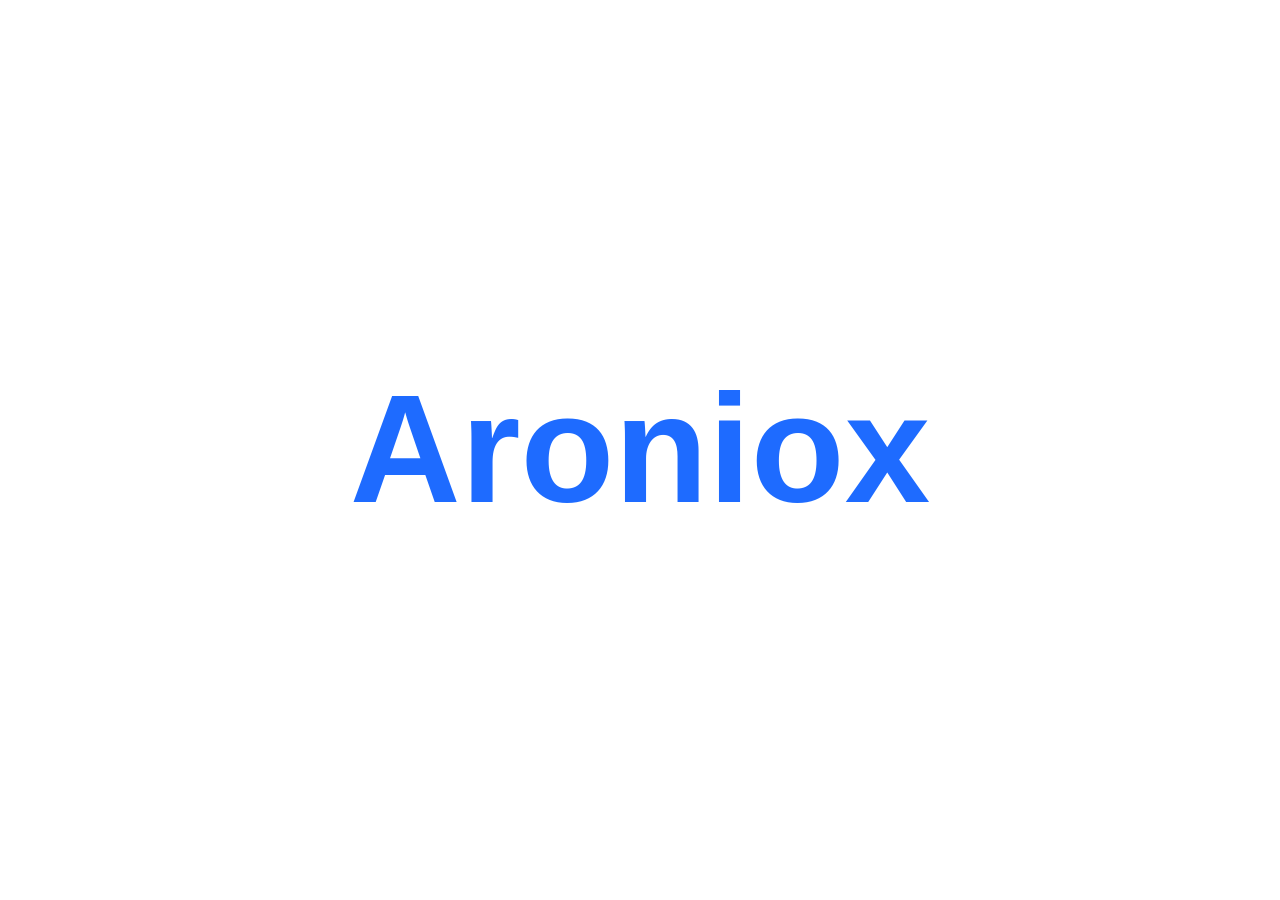
==== index.html @ 43e4fa5e "Update and rename index.html.html to index.html" ====
<!DOCTYPE html>
<html lang="en">
<head>
    <meta charset="UTF-8">
    <title>Aroniox</title>
    <meta name="viewport" content="width=device-width, initial-scale=1.0">
    <style>
        html, body {
            margin: 0;
            padding: 0;
            width: 100%;
            height: 100%;
        }

        body {
            display: flex;
            align-items: center;
            justify-content: center;
            background-color: #ffffff;
            font-family: Arial, Helvetica, sans-serif;
        }

        h1 {
            font-size: clamp(4rem, 12vw, 10rem);
            color: #1e6bff;
            margin: 0;
            line-height: 1;
            text-align: center;
        }
    </style>
</head>
<body>
    <h1>Aroniox</h1>
</body>
</html>
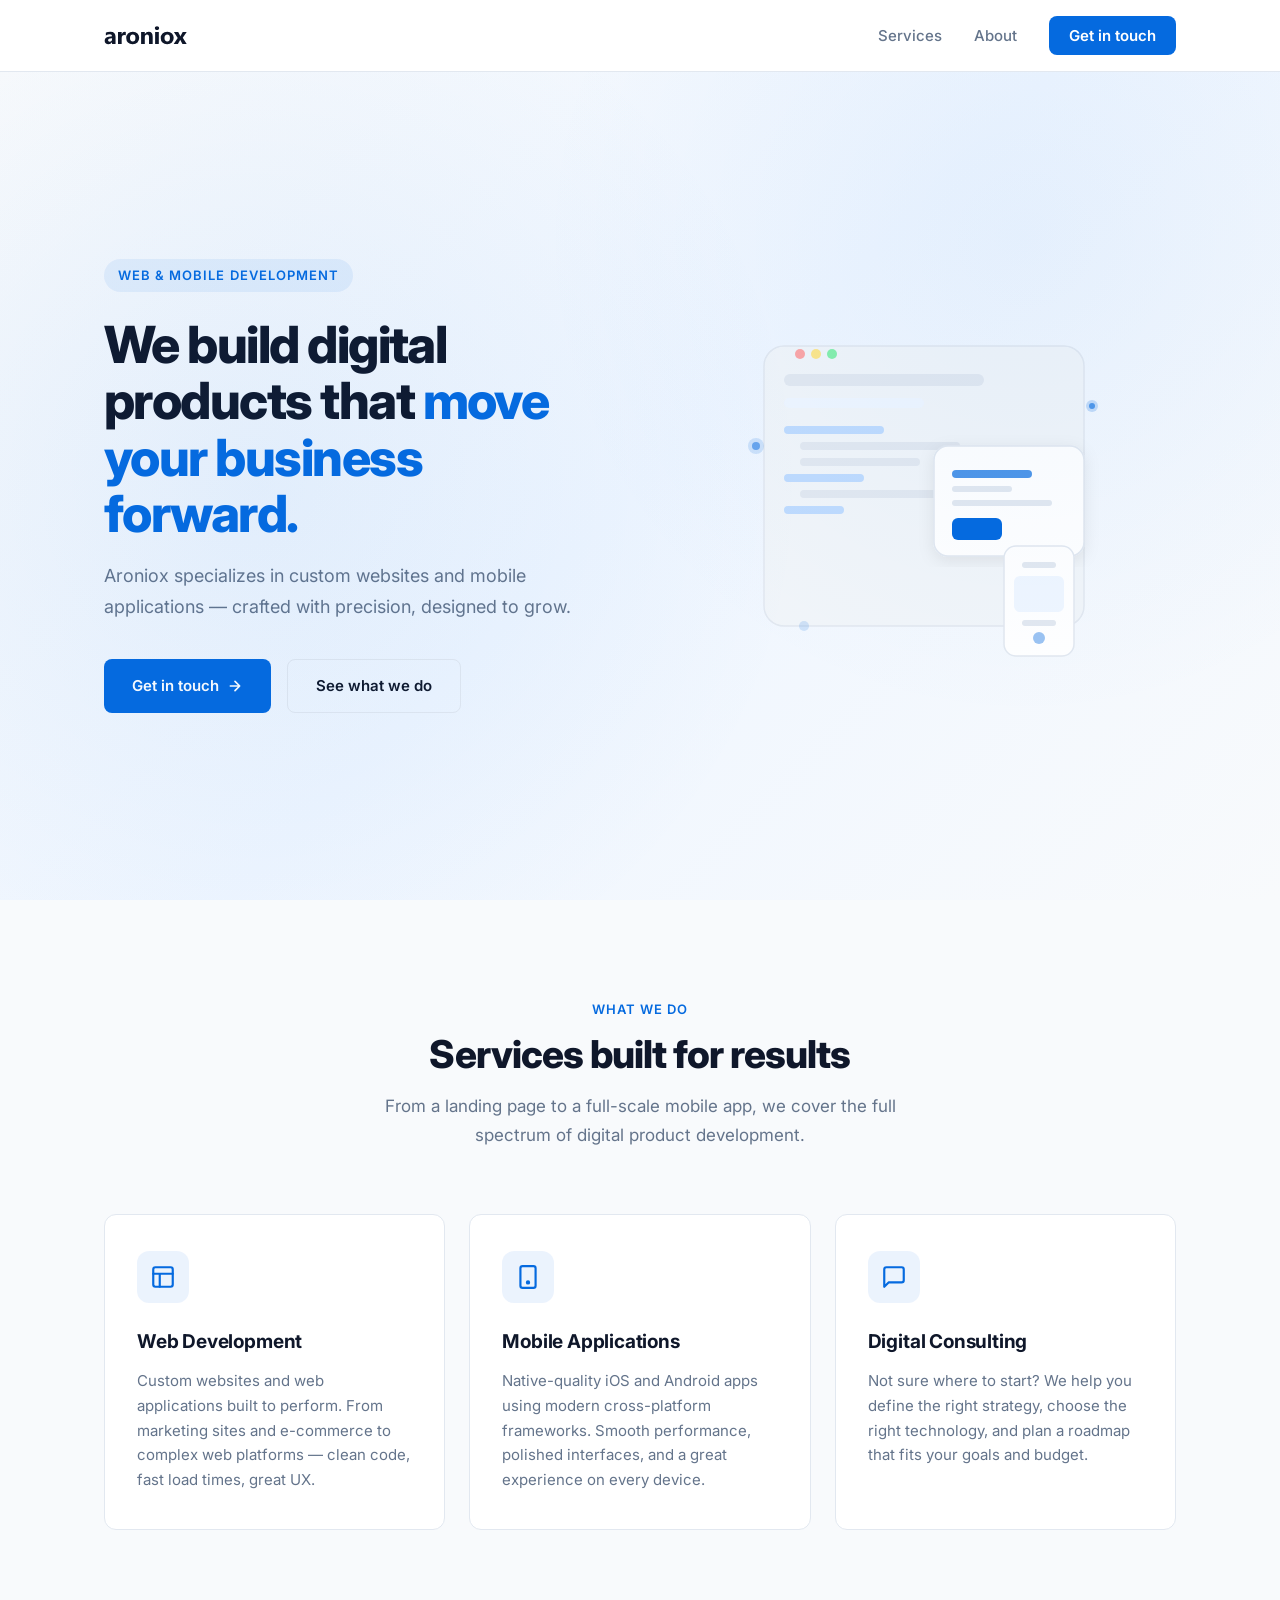
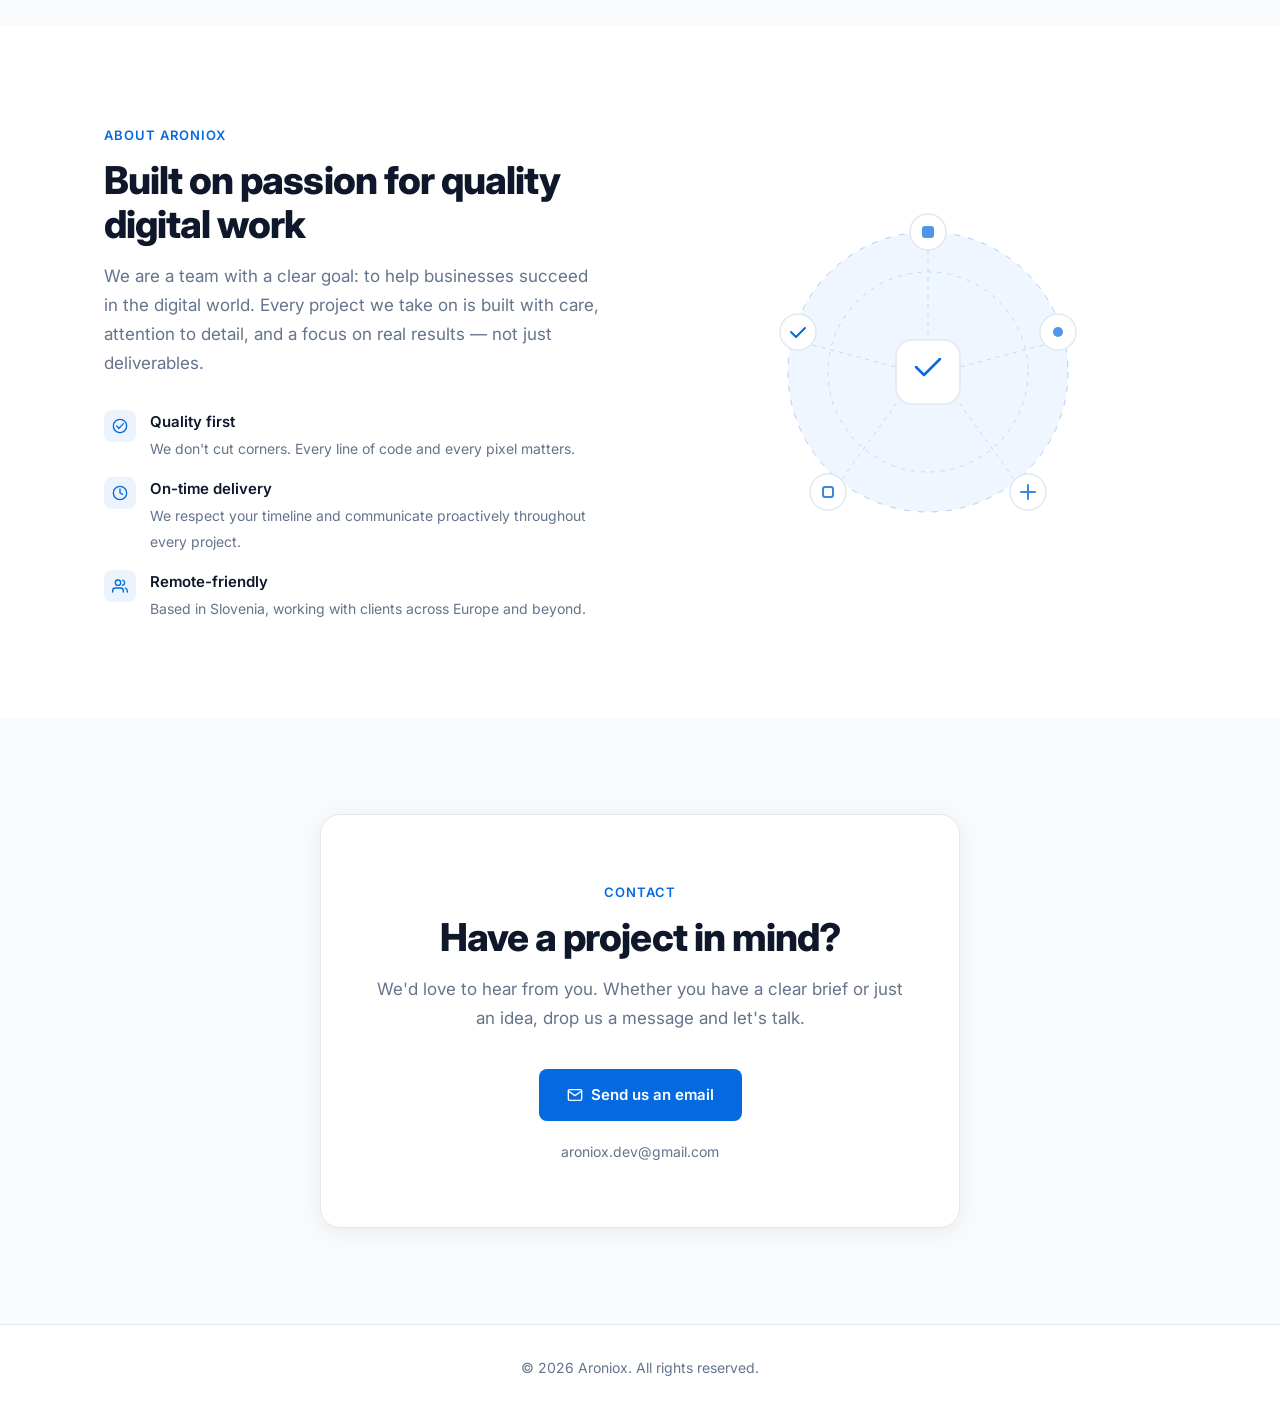
==== commit bb2c1d05: "Added first version of Aroniox website." ====
--- a/index.html
+++ b/index.html
@@ -1,35 +1,328 @@
-<!DOCTYPE html>
-<html lang="en">
-<head>
-    <meta charset="UTF-8">
-    <title>Aroniox</title>
-    <meta name="viewport" content="width=device-width, initial-scale=1.0">
-    <style>
-        html, body {
-            margin: 0;
-            padding: 0;
-            width: 100%;
-            height: 100%;
-        }
-
-        body {
-            display: flex;
-            align-items: center;
-            justify-content: center;
-            background-color: #ffffff;
-            font-family: Arial, Helvetica, sans-serif;
-        }
-
-        h1 {
-            font-size: clamp(4rem, 12vw, 10rem);
-            color: #1e6bff;
-            margin: 0;
-            line-height: 1;
-            text-align: center;
-        }
-    </style>
-</head>
-<body>
-    <h1>Aroniox</h1>
-</body>
-</html>
+<!DOCTYPE html>
+<html lang="en">
+
+<head>
+  <meta charset="UTF-8" />
+  <meta name="viewport" content="width=device-width, initial-scale=1.0" />
+  <title>Aroniox</title>
+  <meta name="description"
+    content="Aroniox builds custom websites and mobile applications — crafted with precision, designed to grow your business." />
+
+  <!-- Open Graph -->
+  <meta property="og:type" content="website" />
+  <meta property="og:title" content="Aroniox" />
+  <meta property="og:description" content="We build digital products that move your business forward." />
+  <meta property="og:url" content="https://aroniox.com" />
+
+  <!-- Google Fonts -->
+  <link rel="preconnect" href="https://fonts.googleapis.com" />
+  <link rel="preconnect" href="https://fonts.gstatic.com" crossorigin />
+  <link href="https://fonts.googleapis.com/css2?family=Inter:wght@400;500;600;700;800&display=swap" rel="stylesheet" />
+
+  <link rel="stylesheet" href="css/style.css" />
+</head>
+
+<body>
+
+  <!-- ===== Navigation ===== -->
+  <header class="nav">
+    <div class="container nav__inner">
+      <a href="#" class="nav__logo" aria-label="Aroniox home">
+        <img src="assets/logo.svg" alt="Aroniox" />
+      </a>
+
+      <nav aria-label="Main navigation">
+        <ul class="nav__links">
+          <li><a href="#services">Services</a></li>
+          <li><a href="#about">About</a></li>
+          <li><a href="#contact" class="nav__cta">Get in touch</a></li>
+        </ul>
+      </nav>
+
+      <button class="nav__hamburger" aria-label="Toggle navigation" aria-expanded="false">
+        <span></span>
+        <span></span>
+        <span></span>
+      </button>
+    </div>
+  </header>
+
+  <!-- ===== Hero ===== -->
+  <section class="hero" id="home">
+    <div class="container">
+      <div class="hero__inner">
+        <div class="hero__content">
+          <span class="hero__label">Web & Mobile Development</span>
+          <h1 class="hero__title">
+            We build digital products that
+            <span>move your business forward.</span>
+          </h1>
+          <p class="hero__subtitle">
+            Aroniox specializes in custom websites and mobile applications —
+            crafted with precision, designed to grow.
+          </p>
+          <div class="hero__actions">
+            <a href="#contact" class="btn btn--primary">
+              Get in touch
+              <svg width="16" height="16" viewBox="0 0 24 24" fill="none" stroke="currentColor" stroke-width="2.5"
+                stroke-linecap="round" stroke-linejoin="round" aria-hidden="true">
+                <path d="M5 12h14M12 5l7 7-7 7" />
+              </svg>
+            </a>
+            <a href="#services" class="btn btn--outline">See what we do</a>
+          </div>
+        </div>
+
+        <div class="hero__visual" aria-hidden="true">
+          <!-- Decorative abstract graphic -->
+          <svg class="hero__graphic" viewBox="0 0 440 400" fill="none" xmlns="http://www.w3.org/2000/svg">
+            <!-- Background card shapes -->
+            <rect x="60" y="60" width="320" height="280" rx="20" fill="#f1f5f9" stroke="#e2e8f0" stroke-width="1.5" />
+            <rect x="80" y="88" width="200" height="12" rx="6" fill="#e2e8f0" />
+            <rect x="80" y="112" width="140" height="10" rx="5" fill="#eff6ff" />
+            <!-- Browser dots -->
+            <circle cx="96" cy="68" r="5" fill="#fca5a5" />
+            <circle cx="112" cy="68" r="5" fill="#fde68a" />
+            <circle cx="128" cy="68" r="5" fill="#86efac" />
+            <!-- Code lines -->
+            <rect x="80" y="140" width="100" height="8" rx="4" fill="#bfdbfe" />
+            <rect x="96" y="156" width="160" height="8" rx="4" fill="#e2e8f0" />
+            <rect x="96" y="172" width="120" height="8" rx="4" fill="#e2e8f0" />
+            <rect x="80" y="188" width="80" height="8" rx="4" fill="#bfdbfe" />
+            <rect x="96" y="204" width="140" height="8" rx="4" fill="#e2e8f0" />
+            <rect x="80" y="220" width="60" height="8" rx="4" fill="#bfdbfe" />
+            <!-- Floating accent card -->
+            <rect x="230" y="160" width="150" height="110" rx="14" fill="white" stroke="#e2e8f0" stroke-width="1.5"
+              filter="url(#shadow)" />
+            <rect x="248" y="184" width="80" height="8" rx="4" fill="#056adf" opacity="0.7" />
+            <rect x="248" y="200" width="60" height="6" rx="3" fill="#e2e8f0" />
+            <rect x="248" y="214" width="100" height="6" rx="3" fill="#e2e8f0" />
+            <rect x="248" y="232" width="50" height="22" rx="6" fill="#056adf" />
+            <!-- Mobile phone shape -->
+            <rect x="300" y="260" width="70" height="110" rx="12" fill="white" stroke="#e2e8f0" stroke-width="1.5" />
+            <rect x="318" y="276" width="34" height="6" rx="3" fill="#e2e8f0" />
+            <rect x="310" y="290" width="50" height="36" rx="6" fill="#eff6ff" />
+            <rect x="318" y="334" width="34" height="6" rx="3" fill="#e2e8f0" />
+            <circle cx="335" cy="352" r="6" fill="#056adf" opacity="0.4" />
+            <!-- Floating dot accents -->
+            <circle cx="52" cy="160" r="8" fill="#056adf" opacity="0.15" />
+            <circle cx="52" cy="160" r="4" fill="#056adf" opacity="0.5" />
+            <circle cx="388" cy="120" r="6" fill="#056adf" opacity="0.2" />
+            <circle cx="388" cy="120" r="3" fill="#056adf" opacity="0.6" />
+            <circle cx="100" cy="340" r="5" fill="#056adf" opacity="0.15" />
+            <!-- Shadow filter -->
+            <defs>
+              <filter id="shadow" x="-10%" y="-10%" width="120%" height="120%">
+                <feDropShadow dx="0" dy="4" stdDeviation="8" flood-color="#0f172a" flood-opacity="0.08" />
+              </filter>
+            </defs>
+          </svg>
+        </div>
+      </div>
+    </div>
+  </section>
+
+  <!-- ===== Services ===== -->
+  <section class="services" id="services">
+    <div class="container">
+      <div class="section-header">
+        <span class="section-label fade-up">What we do</span>
+        <h2 class="section-title fade-up fade-up-delay-1">Services built for results</h2>
+        <p class="section-subtitle fade-up fade-up-delay-2">
+          From a landing page to a full-scale mobile app, we cover the full spectrum
+          of digital product development.
+        </p>
+      </div>
+
+      <div class="services__grid">
+        <!-- Web Development -->
+        <div class="service-card fade-up">
+          <div class="service-card__icon" aria-hidden="true">
+            <svg viewBox="0 0 24 24" fill="none" stroke="currentColor" stroke-width="2" stroke-linecap="round"
+              stroke-linejoin="round">
+              <rect x="3" y="3" width="18" height="18" rx="2" />
+              <path d="M3 9h18M9 21V9" />
+            </svg>
+          </div>
+          <h3 class="service-card__title">Web Development</h3>
+          <p class="service-card__desc">
+            Custom websites and web applications built to perform. From marketing sites
+            and e-commerce to complex web platforms — clean code, fast load times, great UX.
+          </p>
+        </div>
+
+        <!-- Mobile Applications -->
+        <div class="service-card fade-up fade-up-delay-1">
+          <div class="service-card__icon" aria-hidden="true">
+            <svg viewBox="0 0 24 24" fill="none" stroke="currentColor" stroke-width="2" stroke-linecap="round"
+              stroke-linejoin="round">
+              <rect x="5" y="2" width="14" height="20" rx="2" />
+              <circle cx="12" cy="17" r="1" />
+            </svg>
+          </div>
+          <h3 class="service-card__title">Mobile Applications</h3>
+          <p class="service-card__desc">
+            Native-quality iOS and Android apps using modern cross-platform frameworks.
+            Smooth performance, polished interfaces, and a great experience on every device.
+          </p>
+        </div>
+
+        <!-- Digital Consulting -->
+        <div class="service-card fade-up fade-up-delay-2">
+          <div class="service-card__icon" aria-hidden="true">
+            <svg viewBox="0 0 24 24" fill="none" stroke="currentColor" stroke-width="2" stroke-linecap="round"
+              stroke-linejoin="round">
+              <path d="M21 15a2 2 0 0 1-2 2H7l-4 4V5a2 2 0 0 1 2-2h14a2 2 0 0 1 2 2z" />
+            </svg>
+          </div>
+          <h3 class="service-card__title">Digital Consulting</h3>
+          <p class="service-card__desc">
+            Not sure where to start? We help you define the right strategy, choose the right
+            technology, and plan a roadmap that fits your goals and budget.
+          </p>
+        </div>
+      </div>
+    </div>
+  </section>
+
+  <!-- ===== About ===== -->
+  <section class="about" id="about">
+    <div class="container">
+      <div class="about__inner">
+        <div class="about__content">
+          <span class="section-label fade-up">About Aroniox</span>
+          <h2 class="section-title fade-up fade-up-delay-1">Built on passion for quality digital work</h2>
+          <p class="section-subtitle fade-up fade-up-delay-2">
+            We are a team with a clear goal: to help businesses succeed in the digital world.
+            Every project we take on is built with care, attention to detail, and a focus on
+            real results — not just deliverables.
+          </p>
+
+          <div class="about__highlights fade-up fade-up-delay-2">
+            <div class="about__highlight">
+              <div class="about__highlight-icon" aria-hidden="true">
+                <svg viewBox="0 0 24 24" fill="none" stroke="currentColor" stroke-width="2" stroke-linecap="round"
+                  stroke-linejoin="round">
+                  <circle cx="12" cy="12" r="10" />
+                  <line x1="7" y1="12" x2="10.5" y2="15.5" />
+                  <line x1="10.5" y1="15.5" x2="17" y2="8.5" />
+                </svg>
+              </div>
+              <div class="about__highlight-text">
+                <strong>Quality first</strong>
+                <span>We don't cut corners. Every line of code and every pixel matters.</span>
+              </div>
+            </div>
+
+            <div class="about__highlight">
+              <div class="about__highlight-icon" aria-hidden="true">
+                <svg viewBox="0 0 24 24" fill="none" stroke="currentColor" stroke-width="2" stroke-linecap="round"
+                  stroke-linejoin="round">
+                  <circle cx="12" cy="12" r="10" />
+                  <polyline points="12 6 12 12 16 14" />
+                </svg>
+              </div>
+              <div class="about__highlight-text">
+                <strong>On-time delivery</strong>
+                <span>We respect your timeline and communicate proactively throughout every project.</span>
+              </div>
+            </div>
+
+            <div class="about__highlight">
+              <div class="about__highlight-icon" aria-hidden="true">
+                <svg viewBox="0 0 24 24" fill="none" stroke="currentColor" stroke-width="2" stroke-linecap="round"
+                  stroke-linejoin="round">
+                  <path d="M17 21v-2a4 4 0 0 0-4-4H5a4 4 0 0 0-4 4v2" />
+                  <circle cx="9" cy="7" r="4" />
+                  <path d="M23 21v-2a4 4 0 0 0-3-3.87" />
+                  <path d="M16 3.13a4 4 0 0 1 0 7.75" />
+                </svg>
+              </div>
+              <div class="about__highlight-text">
+                <strong>Remote-friendly</strong>
+                <span>Based in Slovenia, working with clients across Europe and beyond.</span>
+              </div>
+            </div>
+          </div>
+        </div>
+
+        <div class="about__visual" aria-hidden="true">
+          <svg class="about__graphic" viewBox="0 0 420 380" fill="none" xmlns="http://www.w3.org/2000/svg">
+            <!-- Main circle -->
+            <circle cx="210" cy="190" r="140" fill="#eff6ff" />
+            <!-- Orbiting rings -->
+            <circle cx="210" cy="190" r="140" stroke="#056adf" stroke-width="1" stroke-dasharray="6 8" opacity="0.3" />
+            <circle cx="210" cy="190" r="100" stroke="#056adf" stroke-width="1" stroke-dasharray="4 6" opacity="0.2" />
+            <!-- Center icon -->
+            <rect x="178" y="158" width="64" height="64" rx="16" fill="white" stroke="#e2e8f0" stroke-width="1.5" />
+            <path d="M198 185l8 8 16-16" stroke="#056adf" stroke-width="2.5" stroke-linecap="round"
+              stroke-linejoin="round" />
+            <!-- Orbiting nodes -->
+            <circle cx="210" cy="50" r="18" fill="white" stroke="#e2e8f0" stroke-width="1.5" />
+            <rect x="204" y="44" width="12" height="12" rx="3" fill="#056adf" opacity="0.7" />
+
+            <circle cx="340" cy="150" r="18" fill="white" stroke="#e2e8f0" stroke-width="1.5" />
+            <circle cx="340" cy="150" r="5" fill="#056adf" opacity="0.7" />
+
+            <circle cx="310" cy="310" r="18" fill="white" stroke="#e2e8f0" stroke-width="1.5" />
+            <path d="M303 310h14M310 303v14" stroke="#056adf" stroke-width="2" stroke-linecap="round" opacity="0.8" />
+
+            <circle cx="110" cy="310" r="18" fill="white" stroke="#e2e8f0" stroke-width="1.5" />
+            <rect x="105" y="305" width="10" height="10" rx="2" fill="none" stroke="#056adf" stroke-width="2"
+              opacity="0.8" />
+
+            <circle cx="80" cy="150" r="18" fill="white" stroke="#e2e8f0" stroke-width="1.5" />
+            <path d="M73 150l5 5 9-9" stroke="#056adf" stroke-width="2" stroke-linecap="round"
+              stroke-linejoin="round" />
+
+            <!-- Connection lines -->
+            <line x1="210" y1="68" x2="210" y2="158" stroke="#056adf" stroke-width="1" stroke-dasharray="4 5"
+              opacity="0.2" />
+            <line x1="325" y1="163" x2="242" y2="185" stroke="#056adf" stroke-width="1" stroke-dasharray="4 5"
+              opacity="0.2" />
+            <line x1="296" y1="297" x2="242" y2="222" stroke="#056adf" stroke-width="1" stroke-dasharray="4 5"
+              opacity="0.2" />
+            <line x1="124" y1="297" x2="178" y2="222" stroke="#056adf" stroke-width="1" stroke-dasharray="4 5"
+              opacity="0.2" />
+            <line x1="95" y1="163" x2="178" y2="185" stroke="#056adf" stroke-width="1" stroke-dasharray="4 5"
+              opacity="0.2" />
+          </svg>
+        </div>
+      </div>
+    </div>
+  </section>
+
+  <!-- ===== Contact ===== -->
+  <section class="contact" id="contact">
+    <div class="container">
+      <div class="contact__card fade-up">
+        <span class="section-label">Contact</span>
+        <h2 class="section-title">Have a project in mind?</h2>
+        <p class="section-subtitle">
+          We'd love to hear from you. Whether you have a clear brief or just an idea,
+          drop us a message and let's talk.
+        </p>
+        <a href="mailto:aroniox.dev@gmail.com" class="btn btn--primary">
+          <svg width="16" height="16" viewBox="0 0 24 24" fill="none" stroke="currentColor" stroke-width="2"
+            stroke-linecap="round" stroke-linejoin="round" aria-hidden="true">
+            <path d="M4 4h16c1.1 0 2 .9 2 2v12c0 1.1-.9 2-2 2H4c-1.1 0-2-.9-2-2V6c0-1.1.9-2 2-2z" />
+            <polyline points="22,6 12,13 2,6" />
+          </svg>
+          Send us an email
+        </a>
+        <p class="contact__email-hint">aroniox.dev@gmail.com</p>
+      </div>
+    </div>
+  </section>
+
+  <!-- ===== Footer ===== -->
+  <footer class="footer">
+    <div class="container footer__inner">
+      <span class="footer__copy">&copy; <span id="year"></span> Aroniox. All rights reserved.</span>
+    </div>
+  </footer>
+
+  <script src="js/main.js"></script>
+</body>
+
+</html>
--- a/css/style.css
+++ b/css/style.css
@@ -0,0 +1,609 @@
+/* === Reset & Base === */
+*,
+*::before,
+*::after {
+  box-sizing: border-box;
+  margin: 0;
+  padding: 0;
+}
+
+:root {
+  --bg: #ffffff;
+  --surface: #f8fafc;
+  --border: #e2e8f0;
+  --text: #0f172a;
+  --text-muted: #64748b;
+  --accent: #056adf;
+  --accent-hover: #044fb8;
+  --radius-card: 12px;
+  --radius-btn: 8px;
+  --nav-height: 72px;
+}
+
+html {
+  scroll-behavior: smooth;
+  font-size: 16px;
+}
+
+body {
+  font-family: 'Inter', system-ui, -apple-system, sans-serif;
+  background: var(--bg);
+  color: var(--text);
+  line-height: 1.6;
+  -webkit-font-smoothing: antialiased;
+}
+
+img,
+svg {
+  display: block;
+  max-width: 100%;
+}
+
+a {
+  text-decoration: none;
+  color: inherit;
+}
+
+/* === Layout Helpers === */
+.container {
+  max-width: 1120px;
+  margin: 0 auto;
+  padding: 0 24px;
+}
+
+/* === Navigation === */
+.nav {
+  position: sticky;
+  top: 0;
+  z-index: 100;
+  background: rgba(255, 255, 255, 0.92);
+  backdrop-filter: blur(12px);
+  -webkit-backdrop-filter: blur(12px);
+  border-bottom: 1px solid var(--border);
+  height: var(--nav-height);
+}
+
+.nav__inner {
+  display: flex;
+  align-items: center;
+  justify-content: space-between;
+  height: 100%;
+}
+
+.nav__logo img {
+  height: 32px;
+  width: auto;
+}
+
+.nav__links {
+  display: flex;
+  align-items: center;
+  gap: 32px;
+  list-style: none;
+}
+
+.nav__links a {
+  font-size: 0.9375rem;
+  font-weight: 500;
+  color: var(--text-muted);
+  transition: color 0.2s;
+}
+
+.nav__links a:hover {
+  color: var(--accent);
+}
+
+.nav__cta {
+  background: var(--accent);
+  color: #fff !important;
+  padding: 10px 20px;
+  border-radius: var(--radius-btn);
+  font-weight: 600 !important;
+  transition: background 0.2s !important;
+}
+
+.nav__cta:hover {
+  background: var(--accent-hover) !important;
+  color: #fff !important;
+}
+
+/* Hamburger */
+.nav__hamburger {
+  display: none;
+  flex-direction: column;
+  gap: 5px;
+  cursor: pointer;
+  padding: 4px;
+  background: none;
+  border: none;
+}
+
+.nav__hamburger span {
+  display: block;
+  width: 24px;
+  height: 2px;
+  background: var(--text);
+  border-radius: 2px;
+  transition: transform 0.3s, opacity 0.3s;
+}
+
+/* Mobile nav open state */
+.nav-open .nav__links {
+  display: flex;
+}
+
+.nav-open .nav__hamburger span:nth-child(1) {
+  transform: translateY(7px) rotate(45deg);
+}
+
+.nav-open .nav__hamburger span:nth-child(2) {
+  opacity: 0;
+}
+
+.nav-open .nav__hamburger span:nth-child(3) {
+  transform: translateY(-7px) rotate(-45deg);
+}
+
+/* === Hero === */
+.hero {
+  min-height: calc(100vh - var(--nav-height));
+  display: flex;
+  align-items: center;
+  padding: 80px 0;
+  background: linear-gradient(135deg, #f8fafc 0%, #eff6ff 50%, #f8fafc 100%);
+  position: relative;
+  overflow: hidden;
+}
+
+.hero::before {
+  content: '';
+  position: absolute;
+  inset: 0;
+  background-image:
+    radial-gradient(circle at 20% 50%, rgba(5, 106, 223, 0.07) 0%, transparent 50%),
+    radial-gradient(circle at 80% 20%, rgba(5, 106, 223, 0.05) 0%, transparent 40%);
+  pointer-events: none;
+}
+
+.hero__inner {
+  display: grid;
+  grid-template-columns: 1fr 1fr;
+  gap: 64px;
+  align-items: center;
+}
+
+.hero__label {
+  display: inline-block;
+  font-size: 0.8125rem;
+  font-weight: 600;
+  letter-spacing: 0.08em;
+  text-transform: uppercase;
+  color: var(--accent);
+  background: rgba(5, 106, 223, 0.08);
+  padding: 6px 14px;
+  border-radius: 100px;
+  margin-bottom: 24px;
+}
+
+.hero__title {
+  font-size: clamp(2.25rem, 4vw, 3.5rem);
+  font-weight: 800;
+  line-height: 1.1;
+  letter-spacing: -0.03em;
+  color: var(--text);
+  margin-bottom: 20px;
+}
+
+.hero__title span {
+  color: var(--accent);
+}
+
+.hero__subtitle {
+  font-size: 1.125rem;
+  color: var(--text-muted);
+  line-height: 1.7;
+  max-width: 480px;
+  margin-bottom: 36px;
+}
+
+.hero__actions {
+  display: flex;
+  gap: 16px;
+  flex-wrap: wrap;
+}
+
+.btn {
+  display: inline-flex;
+  align-items: center;
+  gap: 8px;
+  font-size: 0.9375rem;
+  font-weight: 600;
+  padding: 14px 28px;
+  border-radius: var(--radius-btn);
+  cursor: pointer;
+  transition: all 0.2s;
+  border: none;
+}
+
+.btn--primary {
+  background: var(--accent);
+  color: #fff;
+}
+
+.btn--primary:hover {
+  background: var(--accent-hover);
+  transform: translateY(-1px);
+  box-shadow: 0 8px 24px rgba(5, 106, 223, 0.3);
+}
+
+.btn--outline {
+  background: transparent;
+  color: var(--text);
+  border: 1.5px solid var(--border);
+}
+
+.btn--outline:hover {
+  border-color: var(--accent);
+  color: var(--accent);
+  transform: translateY(-1px);
+}
+
+.hero__visual {
+  display: flex;
+  justify-content: center;
+  align-items: center;
+}
+
+.hero__graphic {
+  width: 100%;
+  max-width: 440px;
+}
+
+/* === Section Base === */
+section {
+  padding: 96px 0;
+}
+
+.section-label {
+  display: inline-block;
+  font-size: 0.8125rem;
+  font-weight: 600;
+  letter-spacing: 0.08em;
+  text-transform: uppercase;
+  color: var(--accent);
+  margin-bottom: 12px;
+}
+
+.section-title {
+  font-size: clamp(1.75rem, 3vw, 2.5rem);
+  font-weight: 800;
+  letter-spacing: -0.025em;
+  line-height: 1.15;
+  margin-bottom: 16px;
+}
+
+.section-subtitle {
+  font-size: 1.0625rem;
+  color: var(--text-muted);
+  line-height: 1.7;
+  max-width: 560px;
+}
+
+.section-header {
+  text-align: center;
+  margin-bottom: 64px;
+}
+
+.section-header .section-subtitle {
+  margin: 0 auto;
+}
+
+/* === Services === */
+.services {
+  background: var(--surface);
+}
+
+.services__grid {
+  display: grid;
+  grid-template-columns: repeat(3, 1fr);
+  gap: 24px;
+}
+
+.service-card {
+  background: var(--bg);
+  border: 1px solid var(--border);
+  border-radius: var(--radius-card);
+  padding: 36px 32px;
+  transition: transform 0.3s, box-shadow 0.3s, border-color 0.3s;
+}
+
+.service-card:hover {
+  transform: translateY(-4px);
+  box-shadow: 0 16px 48px rgba(15, 23, 42, 0.08);
+  border-color: rgba(5, 106, 223, 0.3);
+}
+
+.service-card__icon {
+  width: 52px;
+  height: 52px;
+  background: rgba(5, 106, 223, 0.08);
+  border-radius: 12px;
+  display: flex;
+  align-items: center;
+  justify-content: center;
+  margin-bottom: 24px;
+  color: var(--accent);
+}
+
+.service-card__icon svg {
+  width: 26px;
+  height: 26px;
+}
+
+.service-card__title {
+  font-size: 1.1875rem;
+  font-weight: 700;
+  margin-bottom: 12px;
+  letter-spacing: -0.01em;
+}
+
+.service-card__desc {
+  font-size: 0.9375rem;
+  color: var(--text-muted);
+  line-height: 1.65;
+}
+
+/* === About === */
+.about__inner {
+  display: grid;
+  grid-template-columns: 1fr 1fr;
+  gap: 80px;
+  align-items: center;
+}
+
+.about__content .section-subtitle {
+  margin-bottom: 24px;
+  max-width: none;
+}
+
+.about__highlights {
+  display: flex;
+  flex-direction: column;
+  gap: 16px;
+  margin-top: 32px;
+}
+
+.about__highlight {
+  display: flex;
+  align-items: flex-start;
+  gap: 14px;
+}
+
+.about__highlight-icon {
+  width: 32px;
+  height: 32px;
+  background: rgba(5, 106, 223, 0.08);
+  border-radius: 8px;
+  display: flex;
+  align-items: center;
+  justify-content: center;
+  flex-shrink: 0;
+  color: var(--accent);
+}
+
+.about__highlight-icon svg {
+  width: 16px;
+  height: 16px;
+}
+
+.about__highlight-text strong {
+  display: block;
+  font-size: 0.9375rem;
+  font-weight: 600;
+  margin-bottom: 2px;
+}
+
+.about__highlight-text span {
+  font-size: 0.875rem;
+  color: var(--text-muted);
+}
+
+.about__visual {
+  display: flex;
+  justify-content: center;
+}
+
+.about__graphic {
+  width: 100%;
+  max-width: 420px;
+}
+
+/* === Contact === */
+.contact {
+  background: var(--surface);
+}
+
+.contact__card {
+  max-width: 640px;
+  margin: 0 auto;
+  text-align: center;
+  background: var(--bg);
+  border: 1px solid var(--border);
+  border-radius: 20px;
+  padding: 64px 56px;
+  box-shadow: 0 4px 24px rgba(15, 23, 42, 0.06);
+}
+
+.contact__card .section-title {
+  margin-bottom: 16px;
+}
+
+.contact__card .section-subtitle {
+  margin: 0 auto 36px;
+}
+
+.contact__email-hint {
+  margin-top: 20px;
+  font-size: 0.875rem;
+  color: var(--text-muted);
+}
+
+/* === Footer === */
+.footer {
+  padding: 32px 0;
+  border-top: 1px solid var(--border);
+}
+
+.footer__inner {
+  display: flex;
+  align-items: center;
+  justify-content: center;
+}
+
+.footer__copy {
+  font-size: 0.875rem;
+  color: var(--text-muted);
+}
+
+/* === Scroll Animations === */
+.fade-up {
+  opacity: 0;
+  transform: translateY(28px);
+  transition: opacity 0.6s ease, transform 0.6s ease;
+}
+
+.fade-up.visible {
+  opacity: 1;
+  transform: translateY(0);
+}
+
+.fade-up-delay-1 {
+  transition-delay: 0.1s;
+}
+
+.fade-up-delay-2 {
+  transition-delay: 0.2s;
+}
+
+.fade-up-delay-3 {
+  transition-delay: 0.3s;
+}
+
+/* === Responsive === */
+@media (max-width: 768px) {
+  section {
+    padding: 72px 0;
+  }
+
+  /* Nav mobile */
+  .nav__links {
+    display: none;
+    position: absolute;
+    top: var(--nav-height);
+    left: 0;
+    right: 0;
+    background: var(--bg);
+    border-bottom: 1px solid var(--border);
+    flex-direction: column;
+    align-items: flex-start;
+    padding: 20px 24px 28px;
+    gap: 20px;
+  }
+
+  .nav__links a {
+    font-size: 1rem;
+  }
+
+  .nav__cta {
+    width: 100%;
+    text-align: center;
+    padding: 12px 20px !important;
+  }
+
+  .nav__hamburger {
+    display: flex;
+  }
+
+  /* Hero */
+  .hero {
+    padding: 64px 0;
+    min-height: auto;
+  }
+
+  .hero__inner {
+    grid-template-columns: 1fr;
+    gap: 48px;
+    text-align: center;
+  }
+
+  .hero__subtitle {
+    max-width: 100%;
+  }
+
+  .hero__actions {
+    justify-content: center;
+  }
+
+  .hero__visual {
+    order: -1;
+  }
+
+  .hero__graphic {
+    max-width: 300px;
+    margin: 0 auto;
+  }
+
+  /* Services */
+  .services__grid {
+    grid-template-columns: 1fr;
+    gap: 16px;
+  }
+
+  /* About */
+  .about__inner {
+    grid-template-columns: 1fr;
+    gap: 48px;
+    text-align: center;
+  }
+
+  .about__highlight {
+    text-align: left;
+  }
+
+  .about__visual {
+    order: -1;
+  }
+
+  .about__graphic {
+    max-width: 280px;
+    margin: 0 auto;
+  }
+
+  /* Contact */
+  .contact__card {
+    padding: 40px 28px;
+  }
+
+}
+
+@media (max-width: 480px) {
+  .btn {
+    padding: 13px 22px;
+    font-size: 0.875rem;
+  }
+
+  .hero__actions {
+    flex-direction: column;
+    align-items: center;
+  }
+
+  .btn--outline {
+    width: 100%;
+    justify-content: center;
+  }
+
+  .btn--primary {
+    width: 100%;
+    justify-content: center;
+  }
+}
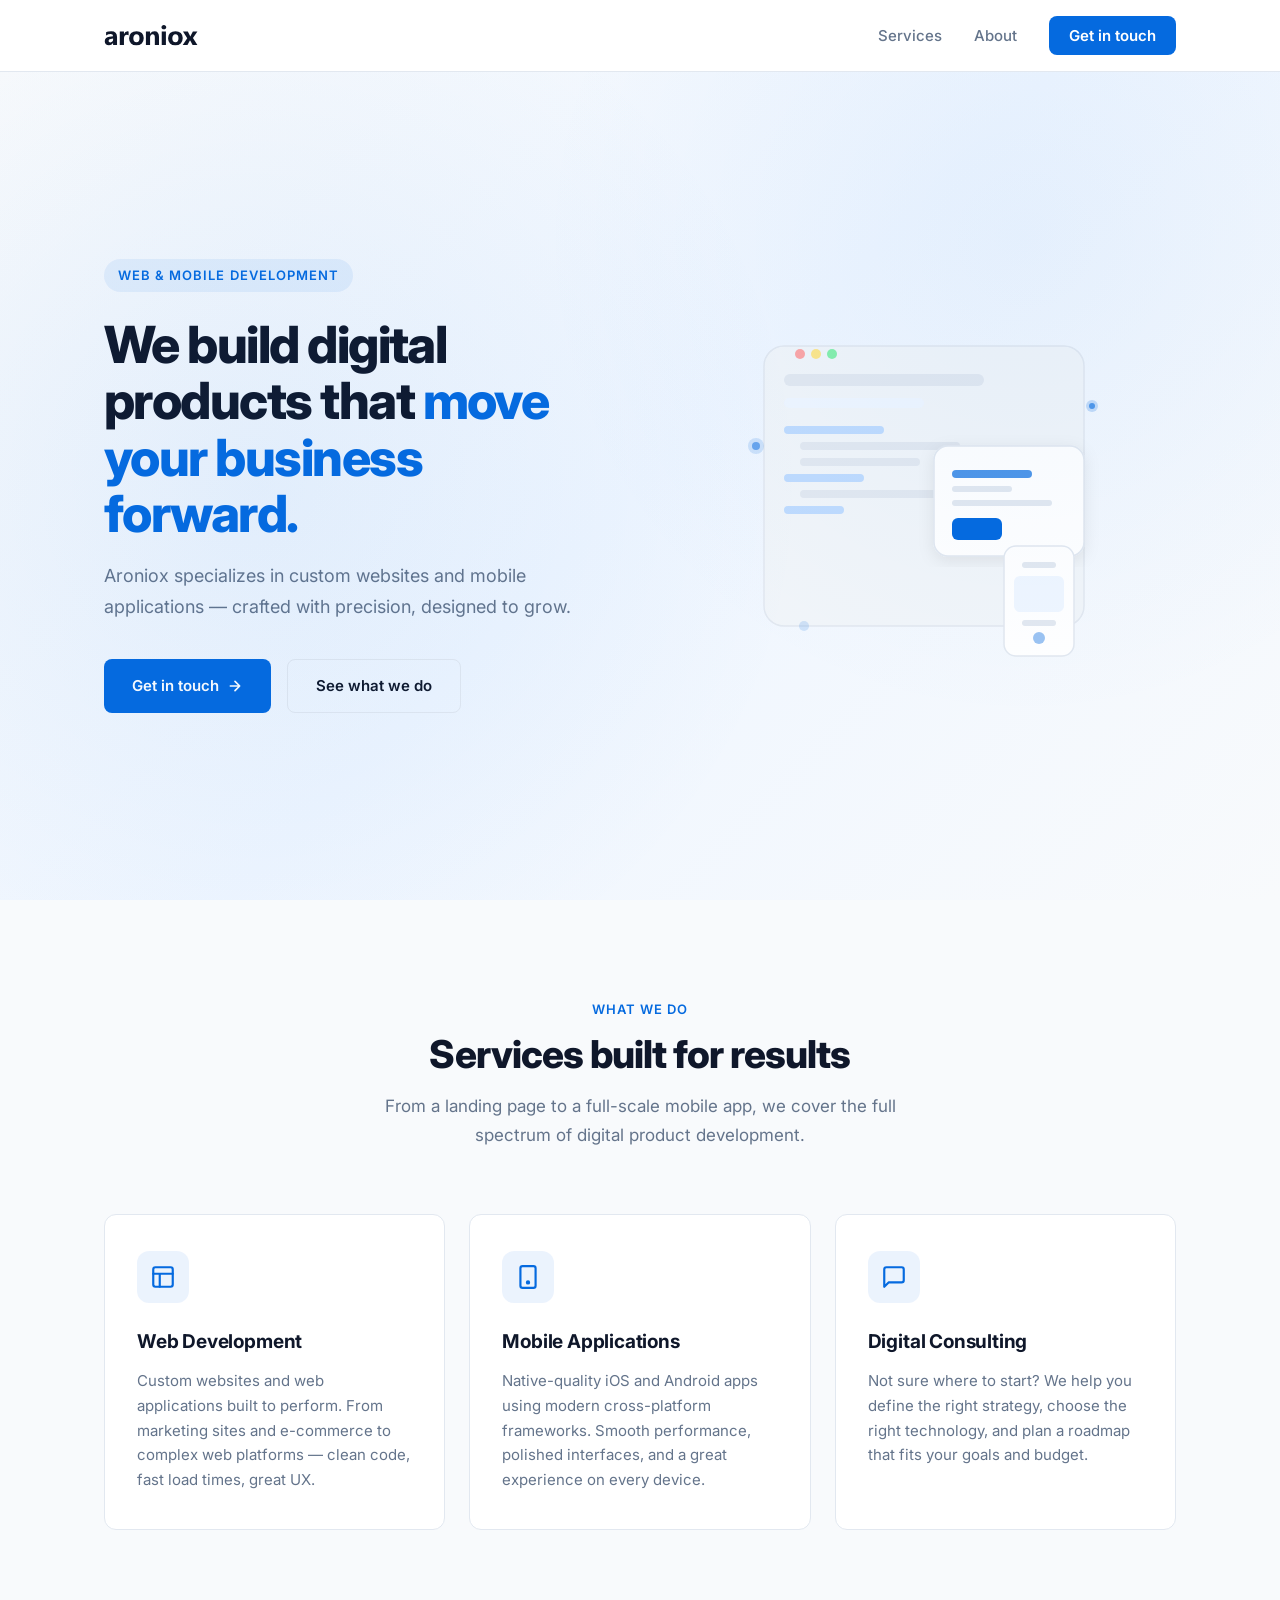
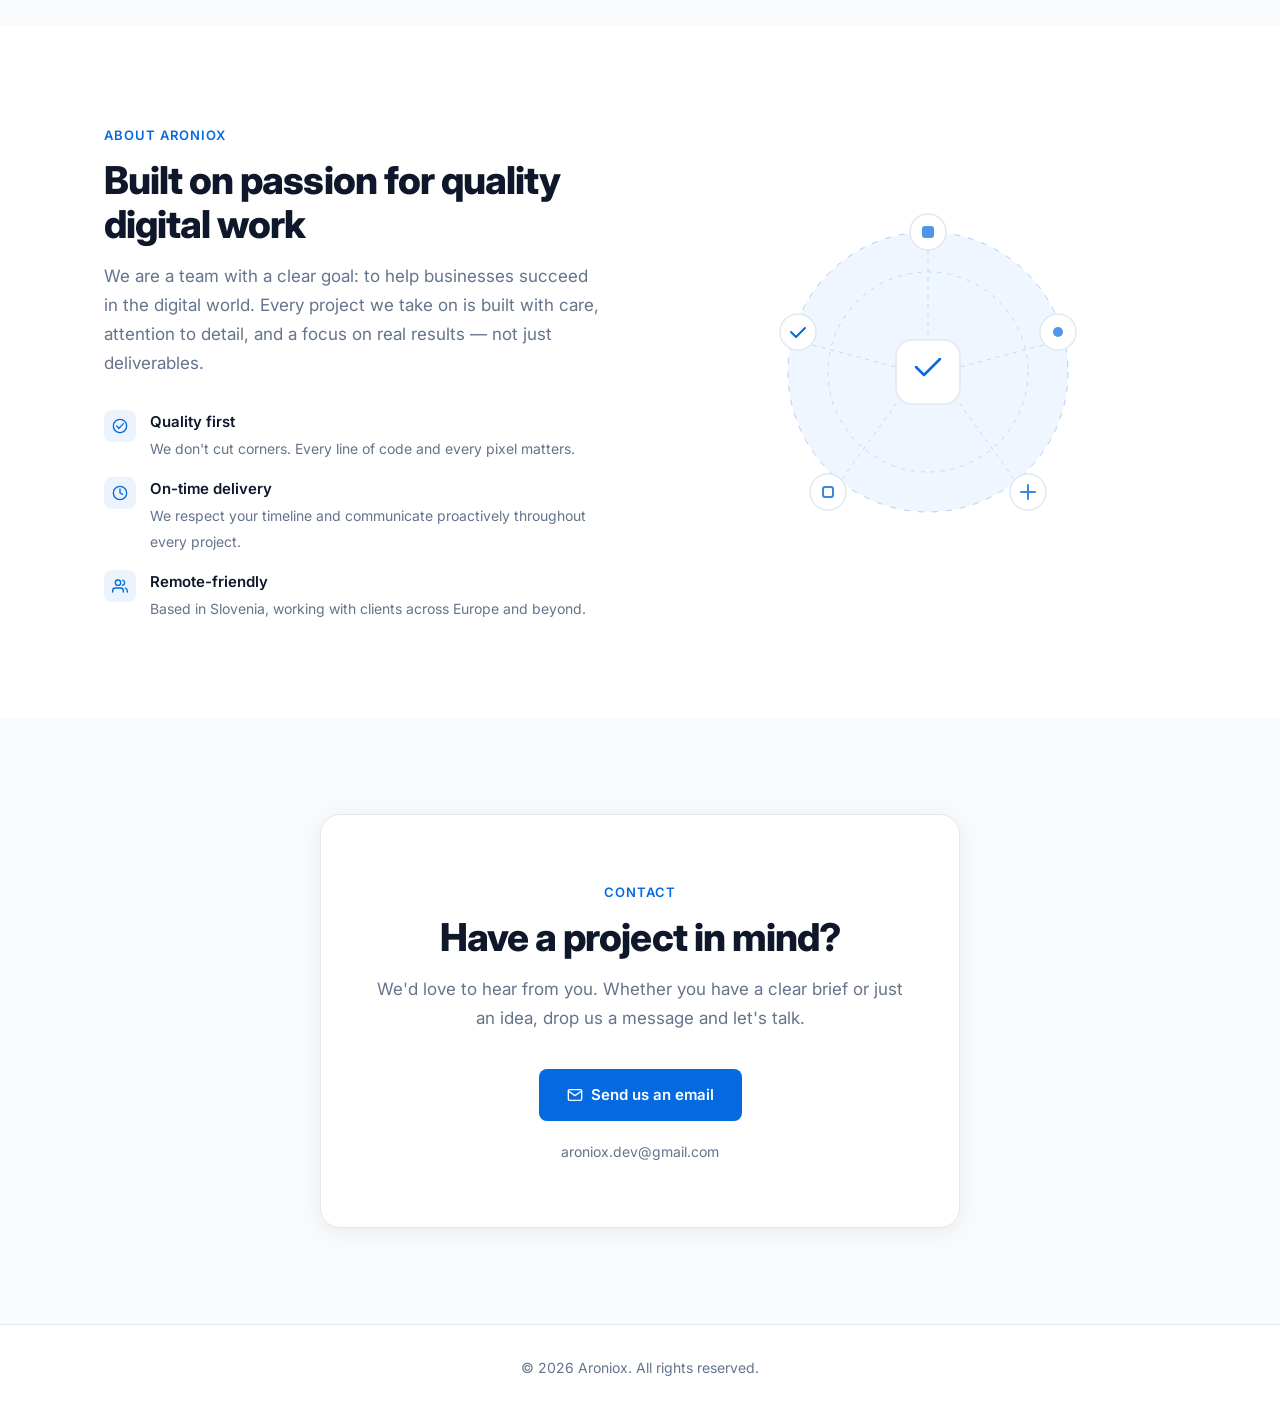
==== commit 116981f2: "Added faviicon and improved UX for mobile apps." ====
--- a/index.html
+++ b/index.html
@@ -18,6 +18,13 @@
   <link rel="preconnect" href="https://fonts.googleapis.com" />
   <link rel="preconnect" href="https://fonts.gstatic.com" crossorigin />
   <link href="https://fonts.googleapis.com/css2?family=Inter:wght@400;500;600;700;800&display=swap" rel="stylesheet" />
+
+  <!-- Favicon -->
+  <link rel="icon" type="image/png" href="./assets/favicon/favicon-96x96.png" sizes="96x96" />
+  <link rel="icon" type="image/svg+xml" href="./assets/favicon/favicon.svg" />
+  <link rel="shortcut icon" href="./assets/favicon/favicon.ico" />
+  <link rel="apple-touch-icon" sizes="180x180" href="./assets/favicon/apple-touch-icon.png" />
+  <link rel="manifest" href="./assets/favicon/site.webmanifest" />
 
   <link rel="stylesheet" href="css/style.css" />
 </head>
--- a/css/style.css
+++ b/css/style.css
@@ -71,7 +71,7 @@
 }
 
 .nav__logo img {
-  height: 32px;
+  height: 36px;
   width: auto;
 }
 
@@ -515,9 +515,18 @@
   }
 
   .nav__cta {
-    width: 100%;
-    text-align: center;
-    padding: 12px 20px !important;
+    background: none !important;
+    color: var(--text-muted) !important;
+    padding: 0 !important;
+    border-radius: 0 !important;
+    font-weight: 500 !important;
+    width: auto;
+    text-align: left;
+  }
+
+  .nav__cta:hover {
+    background: none !important;
+    color: var(--accent) !important;
   }
 
   .nav__hamburger {
@@ -549,8 +558,7 @@
   }
 
   .hero__graphic {
-    max-width: 300px;
-    margin: 0 auto;
+    display: none;
   }
 
   /* Services */
@@ -575,8 +583,7 @@
   }
 
   .about__graphic {
-    max-width: 280px;
-    margin: 0 auto;
+    display: none;
   }
 
   /* Contact */
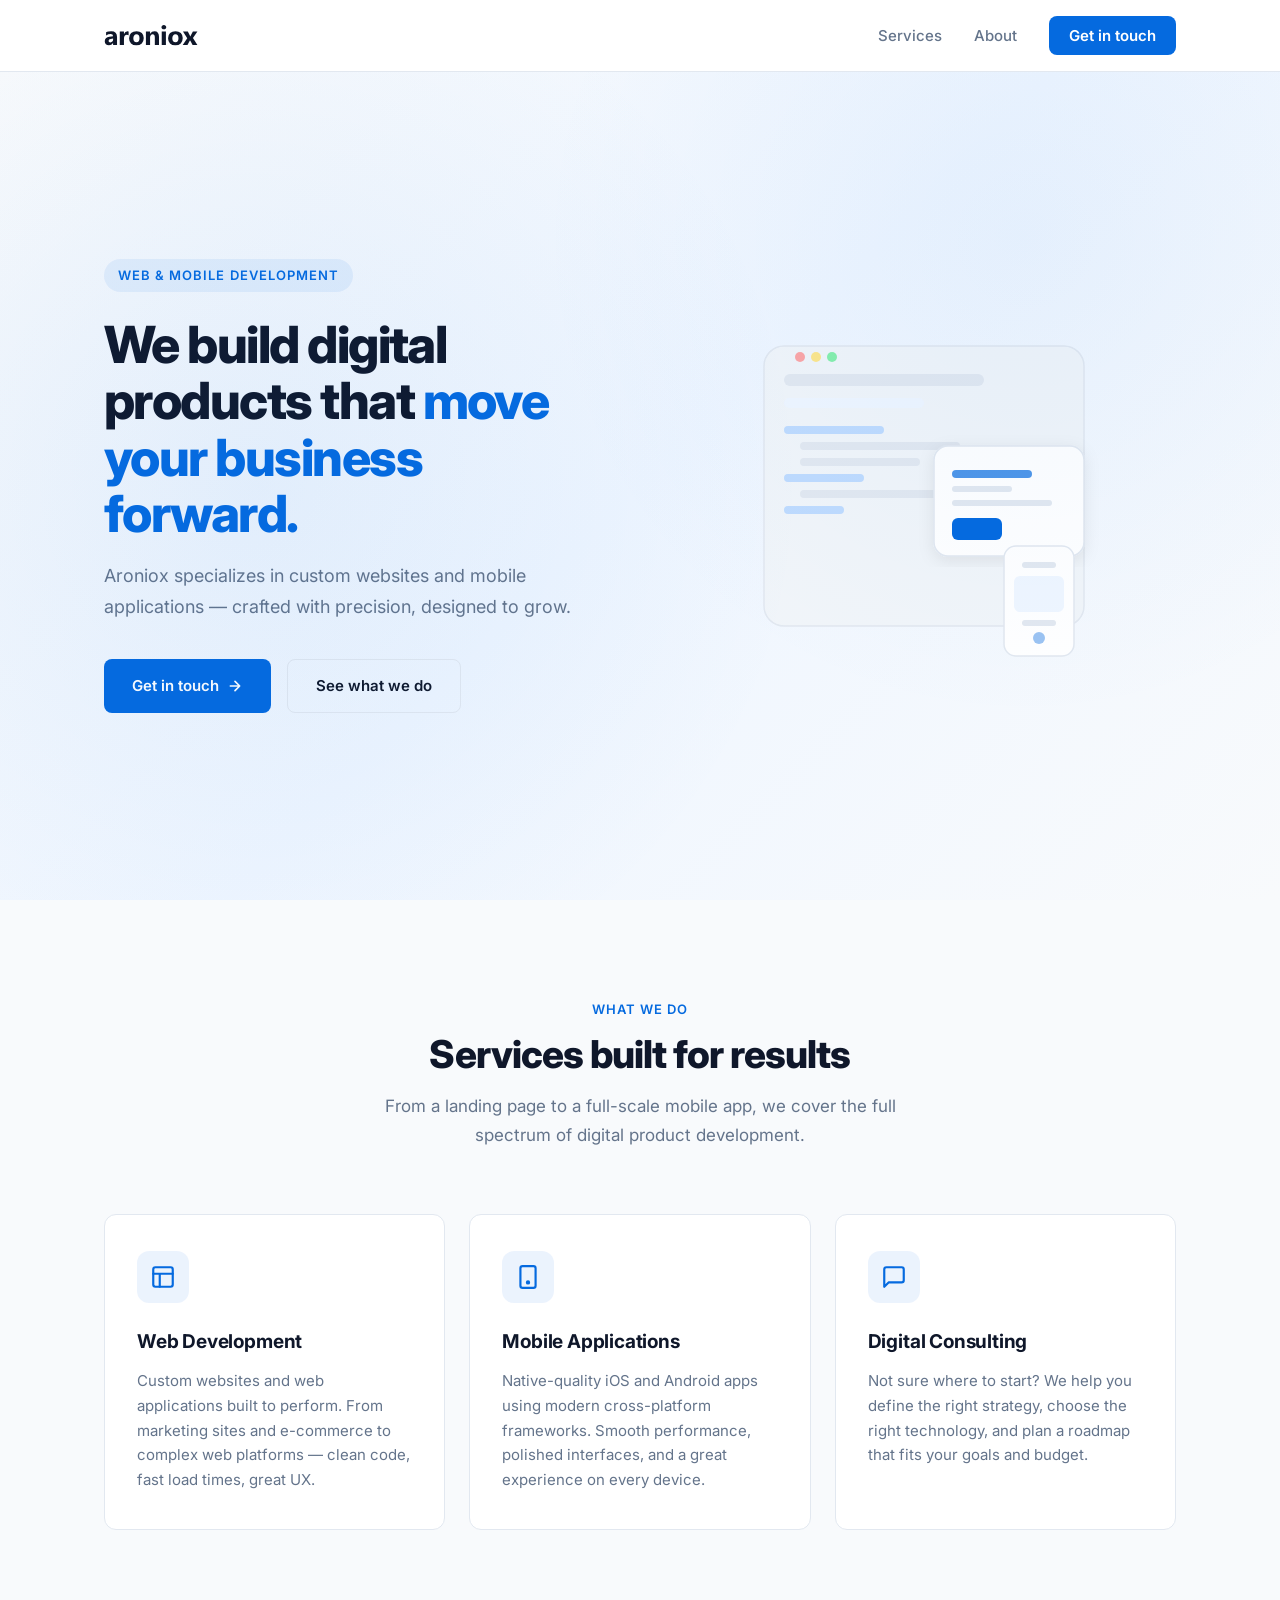
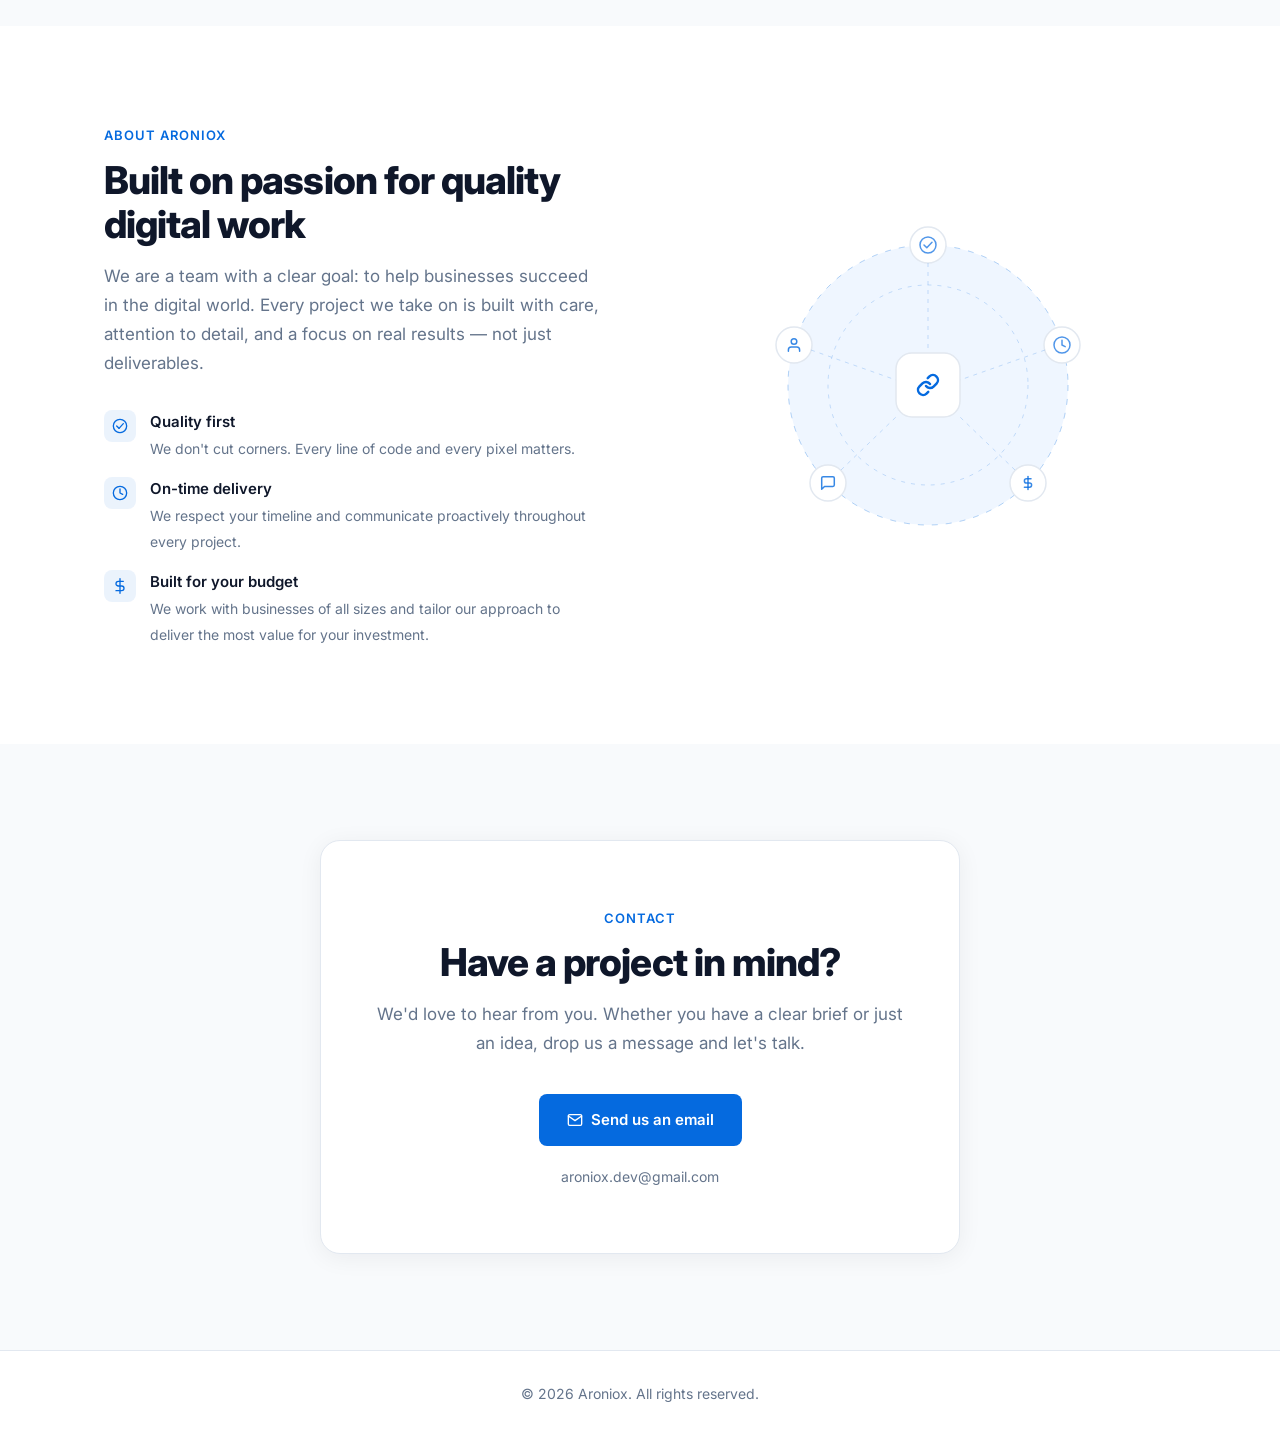
==== commit b2c4f040: "UI improvements" ====
--- a/index.html
+++ b/index.html
@@ -88,9 +88,9 @@
             <rect x="80" y="88" width="200" height="12" rx="6" fill="#e2e8f0" />
             <rect x="80" y="112" width="140" height="10" rx="5" fill="#eff6ff" />
             <!-- Browser dots -->
-            <circle cx="96" cy="68" r="5" fill="#fca5a5" />
-            <circle cx="112" cy="68" r="5" fill="#fde68a" />
-            <circle cx="128" cy="68" r="5" fill="#86efac" />
+            <circle cx="96" cy="71" r="5" fill="#fca5a5" />
+            <circle cx="112" cy="71" r="5" fill="#fde68a" />
+            <circle cx="128" cy="71" r="5" fill="#86efac" />
             <!-- Code lines -->
             <rect x="80" y="140" width="100" height="8" rx="4" fill="#bfdbfe" />
             <rect x="96" y="156" width="160" height="8" rx="4" fill="#e2e8f0" />
@@ -111,12 +111,6 @@
             <rect x="310" y="290" width="50" height="36" rx="6" fill="#eff6ff" />
             <rect x="318" y="334" width="34" height="6" rx="3" fill="#e2e8f0" />
             <circle cx="335" cy="352" r="6" fill="#056adf" opacity="0.4" />
-            <!-- Floating dot accents -->
-            <circle cx="52" cy="160" r="8" fill="#056adf" opacity="0.15" />
-            <circle cx="52" cy="160" r="4" fill="#056adf" opacity="0.5" />
-            <circle cx="388" cy="120" r="6" fill="#056adf" opacity="0.2" />
-            <circle cx="388" cy="120" r="3" fill="#056adf" opacity="0.6" />
-            <circle cx="100" cy="340" r="5" fill="#056adf" opacity="0.15" />
             <!-- Shadow filter -->
             <defs>
               <filter id="shadow" x="-10%" y="-10%" width="120%" height="120%">
@@ -239,15 +233,14 @@
               <div class="about__highlight-icon" aria-hidden="true">
                 <svg viewBox="0 0 24 24" fill="none" stroke="currentColor" stroke-width="2" stroke-linecap="round"
                   stroke-linejoin="round">
-                  <path d="M17 21v-2a4 4 0 0 0-4-4H5a4 4 0 0 0-4 4v2" />
-                  <circle cx="9" cy="7" r="4" />
-                  <path d="M23 21v-2a4 4 0 0 0-3-3.87" />
-                  <path d="M16 3.13a4 4 0 0 1 0 7.75" />
+                  <line x1="12" y1="1" x2="12" y2="23" />
+                  <path d="M17 5H9.5a3.5 3.5 0 0 0 0 7h5a3.5 3.5 0 0 1 0 7H6" />
                 </svg>
               </div>
               <div class="about__highlight-text">
-                <strong>Remote-friendly</strong>
-                <span>Based in Slovenia, working with clients across Europe and beyond.</span>
+                <strong>Built for your budget</strong>
+                <span>We work with businesses of all sizes and tailor our approach to deliver the most value for your
+                  investment.</span>
               </div>
             </div>
           </div>
@@ -262,36 +255,47 @@
             <circle cx="210" cy="190" r="100" stroke="#056adf" stroke-width="1" stroke-dasharray="4 6" opacity="0.2" />
             <!-- Center icon -->
             <rect x="178" y="158" width="64" height="64" rx="16" fill="white" stroke="#e2e8f0" stroke-width="1.5" />
-            <path d="M198 185l8 8 16-16" stroke="#056adf" stroke-width="2.5" stroke-linecap="round"
-              stroke-linejoin="round" />
+            <path
+              d="M208 191a5 5 0 0 0 7.54.54l3-3a5 5 0 0 0-7.07-7.07l-1.72 1.71M212 189a5 5 0 0 0-7.54-.54l-3 3a5 5 0 0 0 7.07 7.07l1.71-1.71"
+              stroke="#056adf" stroke-width="2.5" stroke-linecap="round" stroke-linejoin="round" />
             <!-- Orbiting nodes -->
             <circle cx="210" cy="50" r="18" fill="white" stroke="#e2e8f0" stroke-width="1.5" />
-            <rect x="204" y="44" width="12" height="12" rx="3" fill="#056adf" opacity="0.7" />
-
-            <circle cx="340" cy="150" r="18" fill="white" stroke="#e2e8f0" stroke-width="1.5" />
-            <circle cx="340" cy="150" r="5" fill="#056adf" opacity="0.7" />
-
-            <circle cx="310" cy="310" r="18" fill="white" stroke="#e2e8f0" stroke-width="1.5" />
-            <path d="M303 310h14M310 303v14" stroke="#056adf" stroke-width="2" stroke-linecap="round" opacity="0.8" />
-
-            <circle cx="110" cy="310" r="18" fill="white" stroke="#e2e8f0" stroke-width="1.5" />
-            <rect x="105" y="305" width="10" height="10" rx="2" fill="none" stroke="#056adf" stroke-width="2"
+            <circle cx="210" cy="50" r="8" fill="none" stroke="#056adf" stroke-width="1.5" opacity="0.7" />
+            <path d="M206 50l2.8 2.8L214 47.2" stroke="#056adf" stroke-width="1.5" stroke-linecap="round"
+              stroke-linejoin="round" opacity="0.7" />
+
+            <circle cx="344" cy="150" r="18" fill="white" stroke="#e2e8f0" stroke-width="1.5" />
+            <circle cx="344" cy="150" r="8" fill="none" stroke="#056adf" stroke-width="1.5" opacity="0.7" />
+            <polyline points="344 145.2 344 150 347.2 151.6" fill="none" stroke="#056adf" stroke-width="1.5"
+              stroke-linecap="round" stroke-linejoin="round" opacity="0.7" />
+
+            <circle cx="310" cy="288" r="18" fill="white" stroke="#e2e8f0" stroke-width="1.5" />
+            <line x1="310" y1="281.4" x2="310" y2="294.6" stroke="#056adf" stroke-width="1.5" stroke-linecap="round"
               opacity="0.8" />
-
-            <circle cx="80" cy="150" r="18" fill="white" stroke="#e2e8f0" stroke-width="1.5" />
-            <path d="M73 150l5 5 9-9" stroke="#056adf" stroke-width="2" stroke-linecap="round"
-              stroke-linejoin="round" />
+            <path d="M313 283.8H308.5a2.1 2.1 0 0 0 0 4.2h3a2.1 2.1 0 0 1 0 4.2H306.4" fill="none" stroke="#056adf"
+              stroke-width="1.5" stroke-linecap="round" stroke-linejoin="round" opacity="0.8" />
+
+            <circle cx="110" cy="288" r="18" fill="white" stroke="#e2e8f0" stroke-width="1.5" />
+            <path
+              d="M116.3 290.1a1.4 1.4 0 0 1-1.4 1.4H106.5l-2.8 2.8V283.1a1.4 1.4 0 0 1 1.4-1.4h9.8a1.4 1.4 0 0 1 1.4 1.4z"
+              fill="none" stroke="#056adf" stroke-width="1.5" stroke-linecap="round" stroke-linejoin="round"
+              opacity="0.8" />
+
+            <circle cx="76" cy="150" r="18" fill="white" stroke="#e2e8f0" stroke-width="1.5" />
+            <circle cx="76" cy="146.5" r="2.8" fill="none" stroke="#056adf" stroke-width="1.5" opacity="0.8" />
+            <path d="M81.6 156.3v-1.4a2.8 2.8 0 0 0-2.8-2.8H73.2a2.8 2.8 0 0 0-2.8 2.8v1.4" fill="none" stroke="#056adf"
+              stroke-width="1.5" stroke-linecap="round" stroke-linejoin="round" opacity="0.8" />
 
             <!-- Connection lines -->
             <line x1="210" y1="68" x2="210" y2="158" stroke="#056adf" stroke-width="1" stroke-dasharray="4 5"
               opacity="0.2" />
-            <line x1="325" y1="163" x2="242" y2="185" stroke="#056adf" stroke-width="1" stroke-dasharray="4 5"
-              opacity="0.2" />
-            <line x1="296" y1="297" x2="242" y2="222" stroke="#056adf" stroke-width="1" stroke-dasharray="4 5"
-              opacity="0.2" />
-            <line x1="124" y1="297" x2="178" y2="222" stroke="#056adf" stroke-width="1" stroke-dasharray="4 5"
-              opacity="0.2" />
-            <line x1="95" y1="163" x2="178" y2="185" stroke="#056adf" stroke-width="1" stroke-dasharray="4 5"
+            <line x1="327" y1="155" x2="242" y2="185" stroke="#056adf" stroke-width="1" stroke-dasharray="4 5"
+              opacity="0.2" />
+            <line x1="297" y1="275" x2="242" y2="222" stroke="#056adf" stroke-width="1" stroke-dasharray="4 5"
+              opacity="0.2" />
+            <line x1="123" y1="275" x2="178" y2="222" stroke="#056adf" stroke-width="1" stroke-dasharray="4 5"
+              opacity="0.2" />
+            <line x1="93" y1="155" x2="178" y2="185" stroke="#056adf" stroke-width="1" stroke-dasharray="4 5"
               opacity="0.2" />
           </svg>
         </div>
